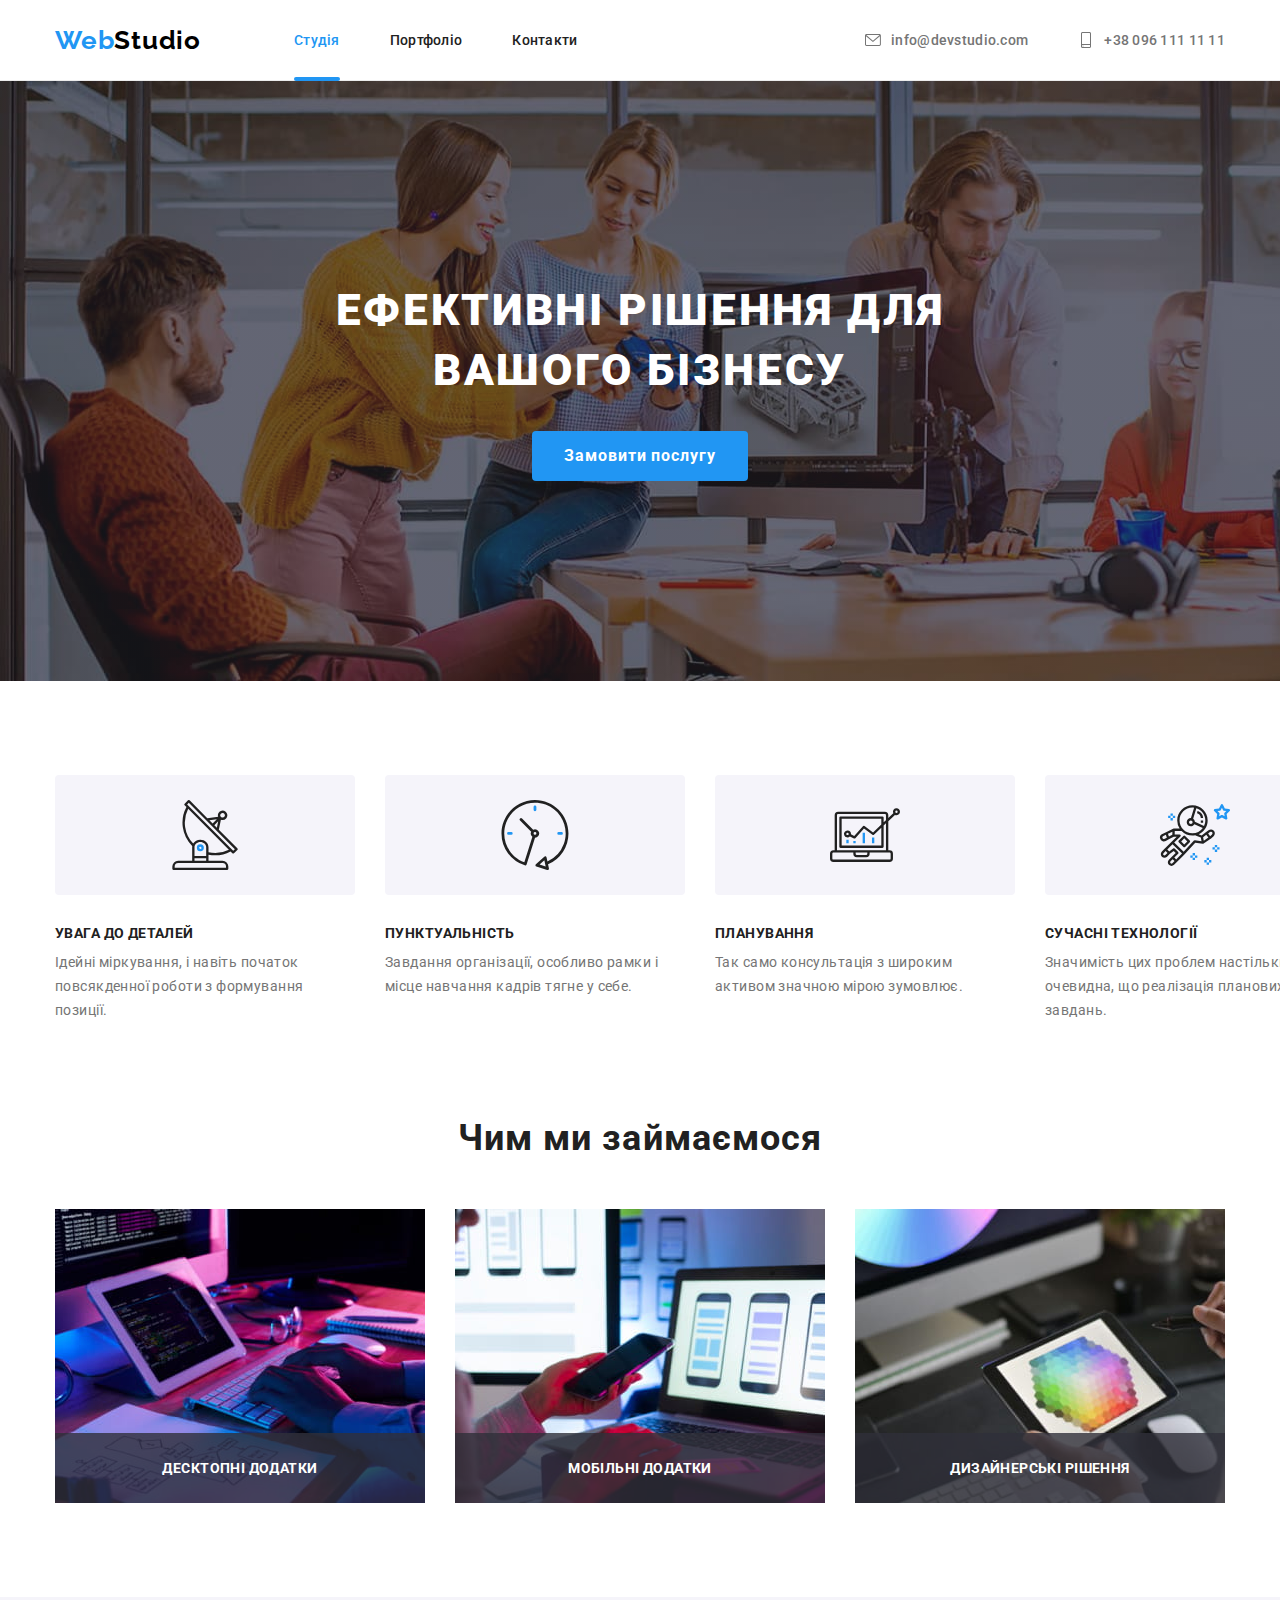
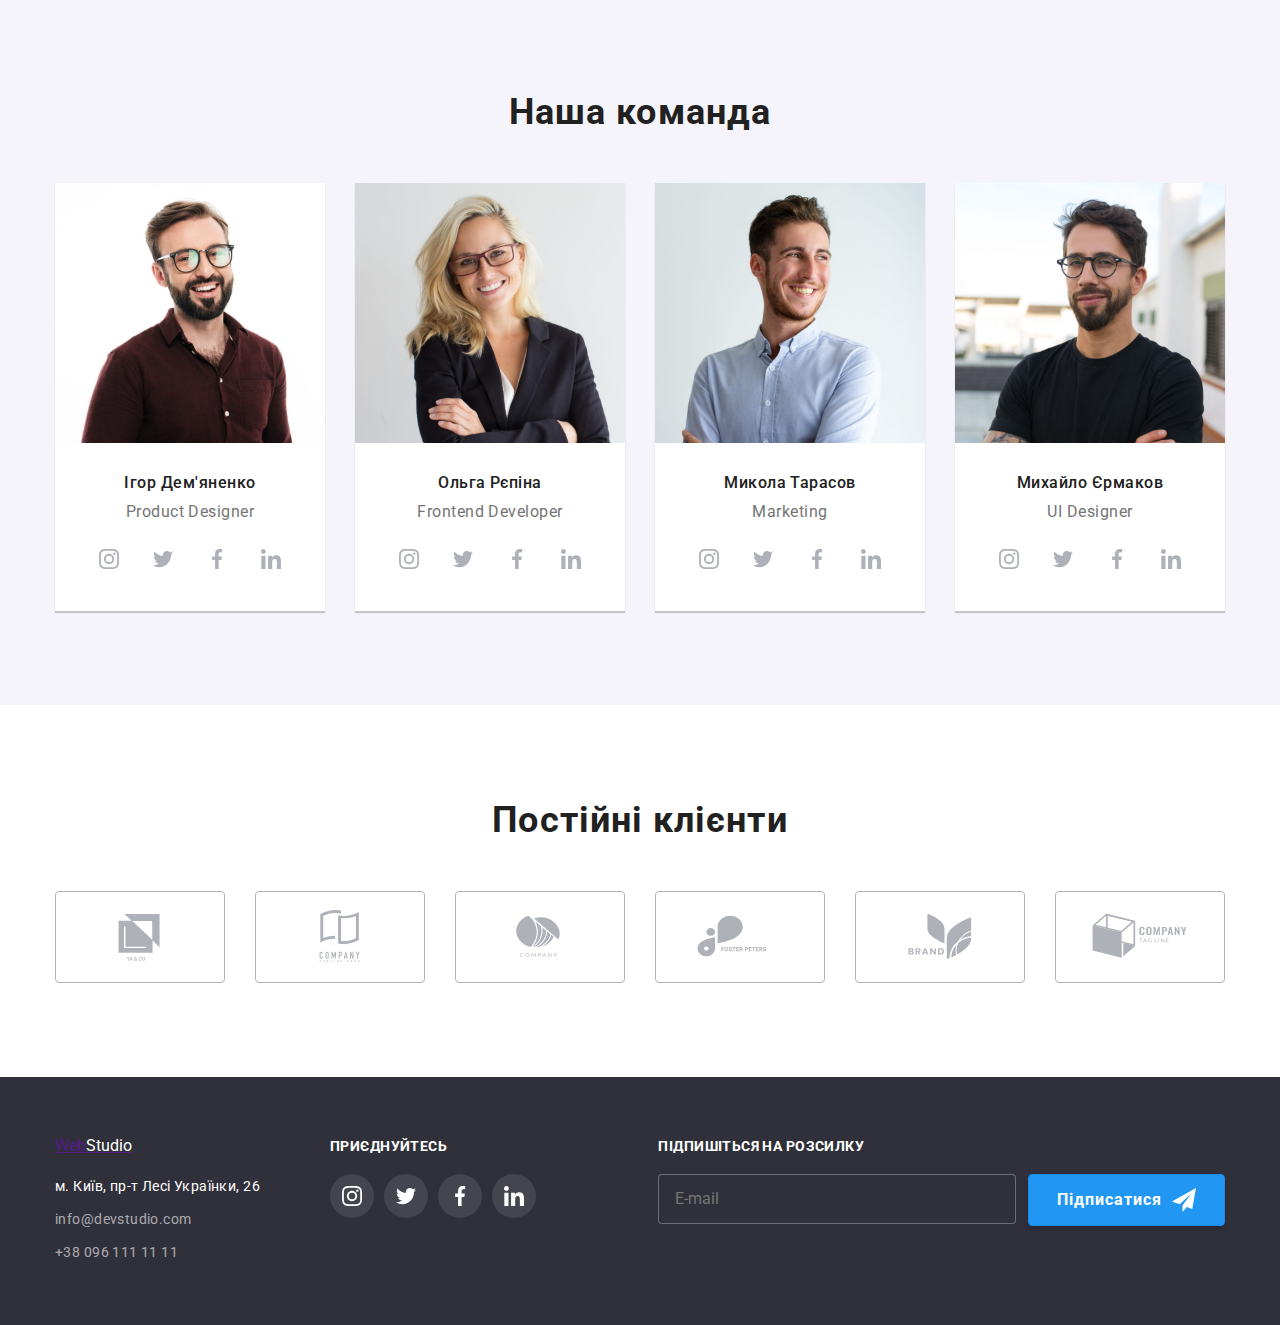
==== index.html @ d8ce59e4 "finish" ====
<!DOCTYPE html>
<html lang="uk">
  <head>
    <meta charset="UTF-8" />
    <meta http-equiv="X-UA-Compatible" content="IE=edge" />
    <meta name="viewport" content="width=device-width, initial-scale=1.0" />
    <link
      rel="stylesheet"
      href="https://cdnjs.cloudflare.com/ajax/libs/modern-normalize/1.1.0/modern-normalize.min.css    "
    />
    <link rel="stylesheet" href="./css/main.min.css" />

    <title>Document</title>
    <link rel="preconnect" href="https://fonts.googleapis.com" />
    <link rel="preconnect" href="https://fonts.gstatic.com" crossorigin />
    <link
      href="https://fonts.googleapis.com/css2?family=Raleway:wght@700&family=Roboto:wght@400;500;700;900&display=swap"
      rel="stylesheet"
    />
  </head>
  <body>
    
      <header class="header">
        <div class="header__container container">
          <nav class="nav">
            <a href="" class="nav__logo"
              >Web<span class="logo-style">Studio</span></a>
            <ul class="nav-menu">
              <li class="nav-menu__item item">
                <a class="nav-menu__link current" href="./index.html">Студія</a>
              </li>
              <li class="nav-menu__item item">
                <a class="nav-menu__link" href="./portfolio.html">Портфоліо</a>
              </li>
              <li class="nav-menu__item item"><a class="nav-menu__link" href="">Контакти</a></li>
            </ul>
          </nav>
          <ul class="contacts-list">
            <li class="contacts-list__item item">
      
              <a class="contacts-list__link" href="mailto:info@devstudio.com"
                >
                <svg class="contacts-list__icon " wigth="16" height="12">
                  <use href="./images/icons.svg#icon-mail"></use>
                </svg>
                info@devstudio.com
              </a>
            </li>
            <li class="contacts-list__item item">
            
              <a class="contacts-list__link" href="tel:+380961111111"
                >
                <svg class="contacts-list__icon" wigth="10" height="16">
                  <use href="./images/icons.svg#icon-tel"></use>
                </svg>
              +38 096 111 11 11</a
              >
            </li>
          </ul>
        </div>
      </header>
    <section class="section hero">
     <div class="container">
      <h1 class="hero__title">Ефективні рішення для </BR>вашого бізнесу</h1>
      <button class="hero__button" type="button" data-modal-open>Замовити послугу</button>
     </div>
    </section>
    <section class="section">
     <div class="container">
      <h2 class="visually-hidden">ПЕРЕВАГИ РОБОТИ КОМПАНІЇ</h2>
      <ul class="benefits">
        <li class="item benefits__item">
          <div class="benefits__icon">
            <svg widht="70" height="70">
            <use href="./images/icons.svg#icon-antenna--"></use>
            </svg>
          </div>  
          <h3 class="benefits__title">УВАГА ДО ДЕТАЛЕЙ</h3>
          <p class="benefits__text">
            Ідейні міркування, і навіть початок повсякденної роботи з формування
            позиції.
          </p>
        </li>
        <li class="item benefits__item">
          <div class="benefits__icon">
            <svg widht="70" height="70">
              <use href="./images/icons.svg#icon-clock"></use>
            </svg>
          </div>
          <h3 class="benefits__title">ПУНКТУАЛЬНІСТЬ</h3>
          <p class="benefits__text">
            Завдання організації, особливо рамки і місце навчання кадрів тягне у
            себе.
          </p>
        </li>
        <li class="item benefits__item">
          <div class="benefits__icon">
            <svg widht="70" height="70">
              <use href="./images/icons.svg#icon-diagram"></use>
            </svg>
          </div>
          <h3 class="benefits__title">ПЛАНУВАННЯ</h3>
          <p class="benefits__text">
            Так само консультація з широким активом значною мірою зумовлює.
          </p>
        </li>
        <li class="item benefits__item">
          
          <div class="benefits__icon">
            <svg  widht="70" height="70">
              <use href="./images/icons.svg#icon-astronaut"></use>
            </svg>
          </div>
          <h3 class="benefits__title">СУЧАСНІ ТЕХНОЛОГІЇ</h3>
          <p class="benefits__text">
            Значимість цих проблем настільки очевидна, що реалізація планових
            завдань.
          </p>
        </li>
      </ul>
     </div>
    </section>
    <section class="about section">
     <div class="container">
      <h2 class="title">Чим ми займаємося</h2>
      <ul class="section-work">
        <li class="item">
          <img src="./images/q.jpg" alt="Приклад робіт 1" width="370" />
          <div class="img-caption">Десктопні додатки</div>
        </li>
        <li class="item">
          <img src="./images/w.jpg" alt="Приклад робіт 2" width="370" />
          <div class="img-caption">Мобільні додатки</div>
        </li>
        <li class="item">
          <img src="./images/e.jpg" alt="Приклад робіт 3" width="370" />
          <div class="img-caption">Дизайнерські рішення</div>
        </li>
      </ul>
    </div>
    </section>
    <section class="section team">
     <div class="container">
      <h2 class="title">Наша команда</h2>
      <ul class="section-team">
        <li class="item section-team__item">
          <img class="photo-team"
            src="./images/r.jpg"
            alt="Фото члена команди Ігора Дем'яненко"
            width="270"
          />
          <div class="description"> 
          <h3 class="team-name">Ігор Дем'яненко</h3>
          <p class="team-post" lang="en">Product Designer</p>
          <ul class="team-group">
            <li class="team-link">
             <a class="link-networks" href="">
              <svg class="team-icon" width="20" height="20">
                <use href="./images/icons.svg#icon-instagram"></use>
              </svg>
            </a> 
            </li>
            <li class="team-link">
             <a class="link-networks" href="">
              <svg class="team-icon" width="20" height="20">
                <use href="./images/icons.svg#icon-twitter"></use>
              </svg>
             </a>
            </li>
            <li class="team-link">
             <a  class="link-networks" href="">
              <svg class="team-icon" width="20" height="20">
                <use href="./images/icons.svg#icon-facebook"></use>
              </svg>
             </a>
            </li>
            <li class="team-link">
             <a class="link-networks" href="">
              <svg class="team-icon" width="20" height="20">
                <use href="./images/icons.svg#icon-linkedin"></use>
              </svg>
             </a>
            </li>
          </ul>
          
        </div> 
        </li>
        <li class="item section-team__item"">
          <img class="photo-team"
            src="./images/t.jpg"
            alt="Фото члена команди Ольги Рєпіної"
            width="270"
          />
         <div class="description"> 
          <h3 class="team-name">Ольга Рєпіна</h3>
          <p class="team-post" lang="en">Frontend Developer</p>
          <ul class="team-group">
            <li class="team-link">
             <a class="link-networks" href="">
              <svg class="team-icon" width="20" height="20">
                <use href="./images/icons.svg#icon-instagram"></use>
              </svg>
             </a>
            </li>
            <li class="team-link">
             <a class="link-networks"href="">
              <svg class="team-icon" width="20" height="20">
                <use href="./images/icons.svg#icon-twitter"></use>
              </svg>
             </a>
            </li>
            <li class="team-link">
            <a class="link-networks"href="">
              <svg class="team-icon" width="20" height="20">
                <use href="./images/icons.svg#icon-facebook"></use>
              </svg>
            </a>
            </li>
            <li class="team-link">
              <a class="link-networks" href="">
              <svg class="team-icon" width="20" height="20">
                <use href="./images/icons.svg#icon-linkedin"></use>
              </svg>
            </a>
            </li>
          </ul>
         </div>  
        </li>

        <li class="item section-team__item"">
          <img class="photo-team"
            src="./images/y.jpg"
            alt="Фото члена команди Миколи Тарасова"
            width="270"
          />
          <div class="description"> 
          <h3 class="team-name">Микола Тарасов</h3>
          <p class="team-post" lang="en">Marketing</p>
          <ul class="team-group">
            <li class="team-link">
              <a class="link-networks" href="">
              <svg class="team-icon" width="20" height="20">
                <use href="./images/icons.svg#icon-instagram"></use>
              </svg>
            </a>
            </li>
            <li class="team-link">
              <a class="link-networks" href="">
              <svg class="team-icon" width="20" height="20">
                <use href="./images/icons.svg#icon-twitter"></use>
              </svg>
            </a>
            </li>
            <li class="team-link">
              <a class="link-networks" href="">
              <svg class="team-icon" width="20" height="20">
                <use href="./images/icons.svg#icon-facebook"></use>
              </svg>
            </a>
            </li>
            <li class="team-link">
              <a class="link-networks" href="">
              <svg class="team-icon" width="20" height="20">
                <use href="./images/icons.svg#icon-linkedin"></use>
              </svg>
            </a>
            </li>
          </ul>
        </div> 
        </li>

        <li class="item section-team-__item"">
          <img class="photo-team"
            src="./images/u.jpg"
            alt="Фото члена команди Михайла Єрмакова"
            width="270"
          />
          <div class="description"> 
          <h3 class="team-name">Михайло Єрмаков</h3>
          <p class="team-post" lang="en">UI Designer</p>
          <ul class="team-group">
            <li class="team-link">
              <a class="link-networks" href="">
              <svg class="team-icon" width="20" height="20">
                <use href="./images/icons.svg#icon-instagram"></use>
              </svg>
            </a>
            </li>
            <li class="team-link">
              <a class="link-networks" href="">
              <svg class="team-icon" width="20" height="20">
                <use href="./images/icons.svg#icon-twitter"></use>
              </svg>
            </a>
            </li>
            <li class="team-link">
              <a class="link-networks" href="">
              <svg class="team-icon" width="20" height="20">
                <use href="./images/icons.svg#icon-facebook"></use>
              </svg>
            </a>
            </li>
            <li class="team-link">
              <a class="link-networks" href="">
              <svg class="team-icon" width="20" height="20">
                <use href="./images/icons.svg#icon-linkedin"></use>
              </svg>
            </a>
            </li>
          </ul>
        </div> 
        </li>
      </ul>
    </div>
    </section>
    <section class="section">
      <div class="container">
        <h2 class="title">Постійні клієнти</h2>
        <ul class="clients-list">
          <li class="clients-item">
            <a class="clients-link" href="">
              <svg class="clients-icon" wigth="106" height="60">
                <use href="./images/icons.svg#icon-logoone"></use>
              </svg>
            </a>

          </li>
          <li class="clients-item">
            <a class="clients-link" href="">
              <svg class="clients-icon" wigth="106" height="60">
                <use href="./images/icons.svg#icon-logotwo" ></use>
              </svg>
            </a>

          </li>
          <li class="clients-item">
            <a class="clients-link" href="">
              <svg class="clients-icon" wigth="106" height="60">
                <use href="./images/icons.svg#icon-logothree"></use>
              </svg>
            </a>

          </li>
          <li class="clients-item">
            <a class="clients-link" href="">
              <svg class="clients-icon" wigth="106" height="60">
                <use href="./images/icons.svg#icon-logofour" ></use>
              </svg>
            </a>

          </li>
          <li class="clients-item">
            <a class="clients-link" href="">
              <svg class="clients-icon" wigth="106" height="60">
                <use href="./images/icons.svg#icon-logofive" ></use>
              </svg>
            </a>
          </li>
          <li class="clients-item">
            <a class="clients-link" href="">
              <svg class="clients-icon" wigth="106" height="60">
                <use href="./images/icons.svg#icon-logosix" ></use>
              </svg>
            </a>

          </li>
        </ul>

      </div>
      
    </section>
    <footer class="footer">
    <div class="container footer-content">
      <div>
        <a href="" class="logo logo-footer"
        >Web<span class="logo-style-footer">Studio</span></a
      >
      <address class="address">
        <ul class="address-list">
          <li class="item">
            <span class="address-text">м. Київ, пр-т Лесі Українки, 26</span>
          </li>
          <li class="item">
            <a class="footer-contacts" href="mailto:info@devstudio.com"
              >info@devstudio.com
            </a>
          </li>
          <li class="item">
            <a class="footer-contacts" href="tel:+380961111111"
              >+38 096 111 11 11</a
            >
          </li>
        </ul>
      </address>
    </div>
    <div class="footer-list"> <h3 class="footer-list-name">ПРИЄДНУЙТЕСЬ</h3>
       <ul class="team-group">
        <li >
          <a class="footer-link" href="">
          <svg class="footer-icon" width="20" height="20">
            <use href="./images/icons.svg#icon-instagram"></use>
          </svg>
        </a>
        </li>
        <li>
          <a class="footer-link" href="">
          <svg class="footer-icon" width="20" height="20">
            <use href="./images/icons.svg#icon-twitter"></use>
          </svg>
        </a>
        </li>
        <li >
          <a class="footer-link" href="">
          <svg class="footer-icon" width="20" height="20">
            <use href="./images/icons.svg#icon-facebook"></use>
          </svg>
        </a>
        </li>
        <li >
        <a class="footer-link" href="">
          <svg class="footer-icon" width="20" height="20">
            <use href="./images/icons.svg#icon-linkedin"></use>
          </svg>
        </a>
         </li>
         </ul>
    </div>
    <div class="subscription">
      <h3 class="footer-list-name">ПІДПИШІТЬСЯ НА РОЗСИЛКУ</h3>
       <form class="footer-form">
        <input type="email" name="footer-mail" class="footer-input" id="footer-mail" placeholder="E-mail">
        <button type="submit" class="footer-button">
          Підписатися
        <svg width="24" height="24">
          <use href="./images/icons.svg#icon-icon-send"></use>
        </svg></button>
      </form>
    </div>
      
    </div>
    </footer>
    <div class="backdrop is-hidden" data-modal>
    <div class="modal">
      <button type="button" class="modal-close" data-modal-close>
        <svg width="18" height="18">
          <use href="./images/icons.svg#icon-close"></use>
        </svg>
      </button>
      <p class="modal-title">Залиште свої дані, ми вам передзвонимо</p>
      <form class="modal-form">
        <label class="input-label" for="user-name">Ім'я</label>
        <div class="input-wrapper">
          <input type="text" name="user-name" class="modal-input" id="user-name">
          <svg class="modal-icon" width="18" height="18">
            <use href="./images/icons.svg#icon-person-black"></use>
          </svg>
        </div>
        <label class="input-label" for="user-tel">Телефон</label>
        <div class="input-wrapper">
          <input type="tel" name="user-tel" class="modal-input" id="user-tel">
        <svg class="modal-icon" width="18" height="18">
          <use href="./images/icons.svg#icon-phone-black"></use>
        </svg>
        </div>
        <label class="input-label" for="user-mail">Пошта</label>
        <div class="input-wrapper">
          <input type="email" name="user-mail" class="modal-input" id="user-mail">
        <svg class="modal-icon" width="18" height="18">
          <use href="./images/icons.svg#icon-email-black"></use>
        </svg>
        </div>
        <div>
        <label class="input-label" for="user-comment">Коментар
          
        </label>
        <textarea class="modal-comment" name="user-comment" id="user-comment" placeholder="Введіть текст"></textarea>
      </div>
      <div class="modal-checkbox">
        <input class="modal-check visually-hidden" type="checkbox" name="deal" id="deal">
        <label class="label-checkbox" for="deal">
          <span><svg class="check-icon" width="16" height="15">
          <use href="./images/icons.svg#icon-Vector"></use>
          </svg> </span>
          Погоджуюся з розсилкою та приймаю &nbsp
          <a class="contract" href="">  Умови договору</a></label>
        
      </div>
          <button type="submit" class="modal-button">Відправити</button>
      </form>
    </div>
  </div>
    <script src="./JS/modal.js"></script>
  </body>
</html>
---- css/main.min.css ----
ul,p{padding:0;margin:0}img{display:block;max-width:100%}li{list-style:none}.item{list-style:none}.works-button{margin-bottom:50px;display:flex;justify-content:center;gap:8px}.hero__button{border:0;display:inline-block;margin:auto;padding:10px 32px;font-family:"Roboto",sans-serif;background-color:var(--accent-text-color);font-weight:700;font-size:16px;line-height:1.875;display:flex;text-align:center;letter-spacing:.06em;color:var(--light-color);cursor:pointer;border-radius:4px;transition-property:background-color;transition-duration:250ms;transition-timing-function:cubic-bezier(0.4, 0, 0.2, 1)}.hero__button:hover,.hero__button:focus{background-color:var(--bcg-focus-button)}.portfolio-button{padding:6px 22px;font-family:"Roboto",sans-serif;font-weight:500;font-size:16px;line-height:1.625;text-align:center;letter-spacing:.03em;color:var(--basic-text-color);background-color:var(--bcg-button-color);cursor:pointer;border:0px;border-radius:4px;transition-property:background-color,color,box-shadow;transition-duration:250ms;transition-timing-function:cubic-bezier(0.4, 0, 0.2, 1)}.portfolio-button:hover,.portfolio-button:focus{color:var(--light-color);background-color:var(--accent-text-color);box-shadow:0px 1px 1px rgba(0,0,0,.12),0px 4px 4px rgba(0,0,0,.06),1px 4px 6px rgba(0,0,0,.16)}.footer-button{display:flex;gap:10px;align-items:center;text-align:center;padding:10px 28px;cursor:pointer;background-color:var(--accent-text-color);border:1px solid var(--bcg-focus-button);border-radius:4px;box-shadow:0px 4px 4px rgba(0,0,0,.15);font-weight:700;font-size:16px;line-height:1.875;letter-spacing:.06em;color:var(--light-color)}.footer-button:hover,.footer-button:focus{background-color:var(--bcg-focus-button)}.modal-button{display:flex;margin:auto;padding:10px 52px;cursor:pointer;background-color:var(--accent-text-color);border:1px solid var(--bcg-focus-button);border-radius:4px;box-shadow:0px 4px 4px rgba(0,0,0,.15);font-weight:700;font-size:16px;line-height:1.875;letter-spacing:.06em;color:var(--light-color)}.modal-button:hover,.modal-button:focus{background-color:var(--bcg-focus-button)}.container{width:1200px;margin:0 auto;padding:0px 15px}.nav__logo{font-family:"Raleway",sans-serif;font-weight:700;font-size:26px;line-height:1.1923;letter-spacing:.03em;color:var(--accent-text-color);text-decoration:none}.logo-style{color:var(--logo-color)}.logo-style-footer{color:var(--light-color)}.backdrop{position:fixed;width:100%;height:100%;top:0;background-color:rgba(0,0,0,.1);transition:opacity 250ms linear,visibility 250ms linear}.backdrop.is-hidden .modal{transform:scale(0)}.modal{position:absolute;width:528px;min-height:581px;background-color:var(--light-color);border-radius:4px;top:50%;left:50%;transform:translate(-50%, -50%);transition:transform 250ms linear;padding:40px}.modal-close{position:absolute;right:8px;top:8px;display:flex;align-items:center;justify-content:center;width:30px;height:30px;border:1px solid rgba(0,0,0,.1);border-radius:50%;background-color:rgba(0,0,0,0);cursor:pointer}.modal-close:focus,.modal-close:hover{fill:var(--accent-text-color)}.is-hidden{opacity:0;visibility:hidden;pointer-events:none}.modal-title{margin-bottom:12px;font-weight:700;font-size:20px;line-height:1.15;text-align:center;letter-spacing:.03em;color:var(--basic-text-color)}.modal-input{width:100%;max-width:448px;height:40px;font-size:12px;border-radius:4px;border:1px solid rgba(33,33,33,.2);padding-left:42px;outline:rgba(0,0,0,0);transition-property:border;transition-duration:250ms;transition-timing-function:cubic-bezier(0.4, 0, 0.2, 1)}.modal-input:focus{border:1px solid var(--accent-text-color)}.modal-icon{position:absolute;left:12px;top:50%;transform:translateY(-50%)}.modal-input:focus+.modal-icon{fill:var(--accent-text-color)}.input-wrapper{position:relative;margin-bottom:10px}.input-label{display:block;margin-bottom:4px;font-weight:400;font-size:12px;line-height:14px;letter-spacing:.01em;color:var(--secondary-text-color)}.subscription{margin-left:auto}.modal-comment{width:100%;max-width:448px;height:120px;font-size:12px;border:1px solid rgba(33,33,33,.2);border-radius:4px;padding:12px 16px;resize:none;outline:rgba(0,0,0,0);transition-property:border;transition-duration:250ms;transition-timing-function:cubic-bezier(0.4, 0, 0.2, 1)}.modal-comment::-moz-placeholder{font-weight:400;font-size:12px;line-height:1.1666;letter-spacing:.01em;color:rgba(117,117,117,.5)}.modal-comment:-ms-input-placeholder{font-weight:400;font-size:12px;line-height:1.1666;letter-spacing:.01em;color:rgba(117,117,117,.5)}.modal-comment::placeholder{font-weight:400;font-size:12px;line-height:1.1666;letter-spacing:.01em;color:rgba(117,117,117,.5)}.modal-comment:focus{border:1px solid var(--accent-text-color)}.label-checkbox{display:flex;align-items:center;justify-content:center;font-size:14px;line-height:1.7142;letter-spacing:.03em;color:var(--secondary-text-color)}.contract{position:relative;text-decoration:none;color:var(--accent-text-color)}.contract::before{content:"";position:absolute;bottom:-1px;left:0;width:100%;height:1px;background-color:var(--accent-text-color)}.modal-checkbox{margin-top:20px;margin-bottom:30px}.label-checkbox span{width:16px;height:15px;border:2px solid var(--basic-text-color);border-radius:2px;margin-right:7px;display:flex;align-items:center;justify-content:center}.label-checkbox span:hover{border:2px solid var(--accent-text-color)}.modal-check:focus+.label-checkbox span{border-color:var(--accent-text-color)}.modal-check:checked+.label-checkbox span{background-color:var(--accent-text-color);border:none}.section{padding-top:94px;padding-bottom:94px}.section-benefits,.section-work,.section-team{display:flex;gap:30px}.title{margin-top:0;margin-bottom:50px;font-weight:700;font-size:36px;line-height:1.1666;text-align:center;letter-spacing:.03em;color:var(--basic-text-color)}.visually-hidden{position:absolute;width:1px;height:1px;margin:-1px;border:0;padding:0;white-space:nowrap;-webkit-clip-path:inset(100%);clip-path:inset(100%);clip:rect(0 0 0 0);overflow:hidden}.benefits__title{margin-top:0;margin-bottom:10px;font-weight:700;font-size:14px;line-height:1.1428;letter-spacing:.03em;text-transform:uppercase;color:var(--basic-text-color)}.benefits__item,.section-team .item{flex-basis:calc((100% - 90px)/4)}.benefits__icon{display:flex;border-radius:4px;background-color:var(--bcg-button-color);height:120px;align-items:center;justify-content:center;margin-bottom:30px}.benefits{display:flex;gap:30px}.benefits__text{font-size:14px;line-height:1.7142;letter-spacing:.03em;color:var(--secondary-text-color)}.clients-list{display:flex;flex-basis:calc((100% - 150px)/6);justify-content:center;align-items:center;gap:30px}.clients-link{display:flex;align-items:center;justify-content:center;height:92px;width:170px;border:1px solid var(--icon-color);border-radius:4px;color:#afb1b8;transition-property:color,border;transition-duration:250ms;transition-timing-function:cubic-bezier(0.4, 0, 0.2, 1)}.clients-link:hover,.clients-link:focus{color:var(--accent-text-color);border:1px solid var(--accent-text-color)}.clients-icon{fill:currentColor}.footer{padding-top:60px;padding-bottom:60px}.logo-footer{display:inline-block;margin-bottom:20px}.address-list{display:flex;flex-direction:column;gap:9px}.address{font-style:normal}.address-text{font-weight:400;font-size:14px;line-height:1.7142;letter-spacing:.03em;color:var(--light-color)}.footer-contacts{font-weight:400;font-size:14px;line-height:1.7142;letter-spacing:.03em;color:var(--contacts-text-color);text-decoration:none;transition-property:color;transition-duration:250ms;transition-timing-function:cubic-bezier(0.4, 0, 0.2, 1)}.footer{background-color:var(--bcg-color)}.footer-contacts:hover,.footer-contacts:focus{color:var(--accent-text-color)}.footer-list-name{color:var(--light-color);font-weight:700;font-size:14px;line-height:1.1428;letter-spacing:.03em;margin-bottom:20px;margin-top:0}.footer-content{display:flex;align-items:baseline;transition-property:color;transition-duration:250ms;transition-timing-function:cubic-bezier(0.4, 0, 0.2, 1)}.footer-list{margin-left:70px}.footer-link{display:flex;align-items:center;justify-content:center;border:1px;border-radius:50%;width:44px;height:44px;color:var(--light-color);background-color:rgba(255,255,255,.1);transition-property:background-color;transition-duration:250ms;transition-timing-function:cubic-bezier(0.4, 0, 0.2, 1)}.footer-link:hover,.footer-link:focus{background-color:var(--accent-text-color)}.footer-icon{fill:currentColor}.footer-input{width:358px;height:50px;border:1px solid rgba(255,255,255,.3);border-radius:4px;background-color:var(--bcg-color);padding:15px 16px;color:var(--light-color)}.footer-form{display:flex;gap:12px}.nav-menu{margin-left:93px}.header__container,.nav,.nav-menu{display:flex;align-items:center}.header{border-bottom:1px solid var(--header-border)}.nav-menu__item{margin-right:50px}.nav-menu__item:last-child{margin-right:0}.contacts-list{margin-left:auto}.contacts-item{display:flex;align-items:center;justify-content:center;width:16px;height:12px}.contacts-list__icon{width:16px;margin-right:10px;fill:currentColor}.contacts-list__icon:hover,.contacts-list__icon:focus{fill:var(--accent-text-color)}.nav-menu__link{display:block;font-weight:500;font-size:14px;line-height:1.1428;letter-spacing:.02em;color:var(--basic-text-color);text-decoration:none;padding-top:32px;padding-bottom:32px;transition-property:color;transition-duration:250ms;transition-timing-function:cubic-bezier(0.4, 0, 0.2, 1)}.nav-menu__link:hover,.nav-menu__link:focus{color:var(--accent-text-color)}.current{position:relative}.current::before{content:"";position:absolute;bottom:-1px;left:0;width:100%;height:4px;border-radius:2px;background-color:var(--accent-text-color)}.nav-menu__link .current{color:var(--accent-text-color)}.nav-menu__link.current{color:var(--accent-text-color)}.contacts-list{display:flex}.contacts-list__item{margin-right:50px}.contacts-list__item:last-child{margin-right:0}.contacts-list__link{display:flex;font-weight:500;font-size:14px;line-height:1.1428;letter-spacing:.02em;color:var(--secondary-text-color);text-decoration:none;align-items:center;transition-property:color;transition-duration:250ms;transition-timing-function:cubic-bezier(0.4, 0, 0.2, 1)}.contacts-list__link:hover,.contacts-list__link:focus{color:var(--accent-text-color)}.hero{max-width:1600px;background-image:linear-gradient(rgba(47, 48, 58, 0.4), rgba(47, 48, 58, 0.4)),url(../images/bkd.jpg);background-color:var(--bcg-color);padding-top:200px;padding-bottom:200px;align-items:center;justify-content:center;margin:auto}.hero__title{margin-top:0;margin-bottom:30px;font-weight:900;font-size:44px;line-height:1.3636;text-align:center;letter-spacing:.06em;text-transform:uppercase;color:var(--light-color)}.works{display:flex;flex-wrap:wrap;gap:30px}.work-name{font-weight:700;font-size:18px;line-height:2;letter-spacing:.06em;color:var(--basic-text-color);margin-top:0;margin-bottom:4px}.work-form{font-weight:400;font-size:16px;line-height:1.875;letter-spacing:.03em;color:var(--secondary-text-color)}.work-link{display:block;text-decoration:none;transition-property:box-shadow;transition-duration:250ms;transition-timing-function:cubic-bezier(0.4, 0, 0.2, 1)}.work-link:hover,.work-link:focus{box-shadow:0px 1px 1px rgba(0,0,0,.12),0px 4px 4px rgba(0,0,0,.06),1px 4px 6px rgba(0,0,0,.16)}.work-img{position:relative;overflow:hidden}.works-caption{opacity:0;position:absolute;display:flex;align-items:center;justify-content:center;padding:0 24px;width:100%;height:100%;bottom:0;font-size:18px;line-height:28px;letter-spacing:.03em;color:var(--light-color);background-color:rgba(33,150,243,.9);transform:translateY(100%);transition-duration:250ms;transition-timing-function:cubic-bezier(0.4, 0, 0.2, 1)}.work-link:focus .works-caption,.work-link:hover .works-caption{transform:translateY(0);opacity:1}.team-name{margin-top:0;margin-bottom:10px}.description{padding:30px 0px}.work-description{padding:24px 20px;border-left:1px solid var(--card-border);border-right:1px solid var(--card-border);border-bottom:1px solid var(--card-border)}.team.section{background-color:var(--bcg-button-color)}.section-team .item{background-color:var(--light-color);box-shadow:0px 2px 1px 0px rgba(0,0,0,.2)}.team-group{display:flex;align-items:center;justify-content:center;gap:10px}.team-link{display:flex;align-items:center;justify-content:center;list-style:none}.link-networks{display:flex;color:#afb1b8;border:1px;border-radius:50%;width:44px;height:44px;justify-content:center;align-items:center;transition-property:background-color,color;transition-duration:250ms;transition-timing-function:cubic-bezier(0.4, 0, 0.2, 1)}.link-networks:hover,.link-networks:focus{color:#fff;background-color:var(--accent-text-color)}.team-icon{fill:currentColor}.team-icon:hover,.team-icon:focus{fill:currentColor}.team-name{font-weight:500;font-size:16px;line-height:1.1875;text-align:center;letter-spacing:.03em;color:var(--basic-text-color)}.team-post{font-weight:400;font-size:16px;line-height:1.1875;text-align:center;letter-spacing:.03em;color:var(--secondary-text-color);margin-bottom:16px}.works .item{flex-basis:calc((100% - 60px)/3)}.section-work .item{position:relative}.img-caption{position:absolute;padding:27px 0px;bottom:0;width:100%;font-weight:700;font-size:14px;line-height:1.1428;text-align:center;letter-spacing:.03em;text-transform:uppercase;color:var(--light-color);background-color:rgba(47,48,58,.8)}.about.section{padding-top:0}body{font-family:"Roboto",sans-serif}:root{--basic-text-color: #212121;--accent-text-color: #2196f3;--light-color: #ffffff;--secondary-text-color: #757575;--contacts-text-color: rgba(255, 255, 255, 0.6);--logo-color: #000000;--bcg-color: #2f303a;--bcg-button-color: #f5f4fa;--bcg-focus-button: #188ce8;--card-border: #eeee;--header-border: #ececec;--icon-color: #afb1b8}/*# sourceMappingURL=main.min.css.map */
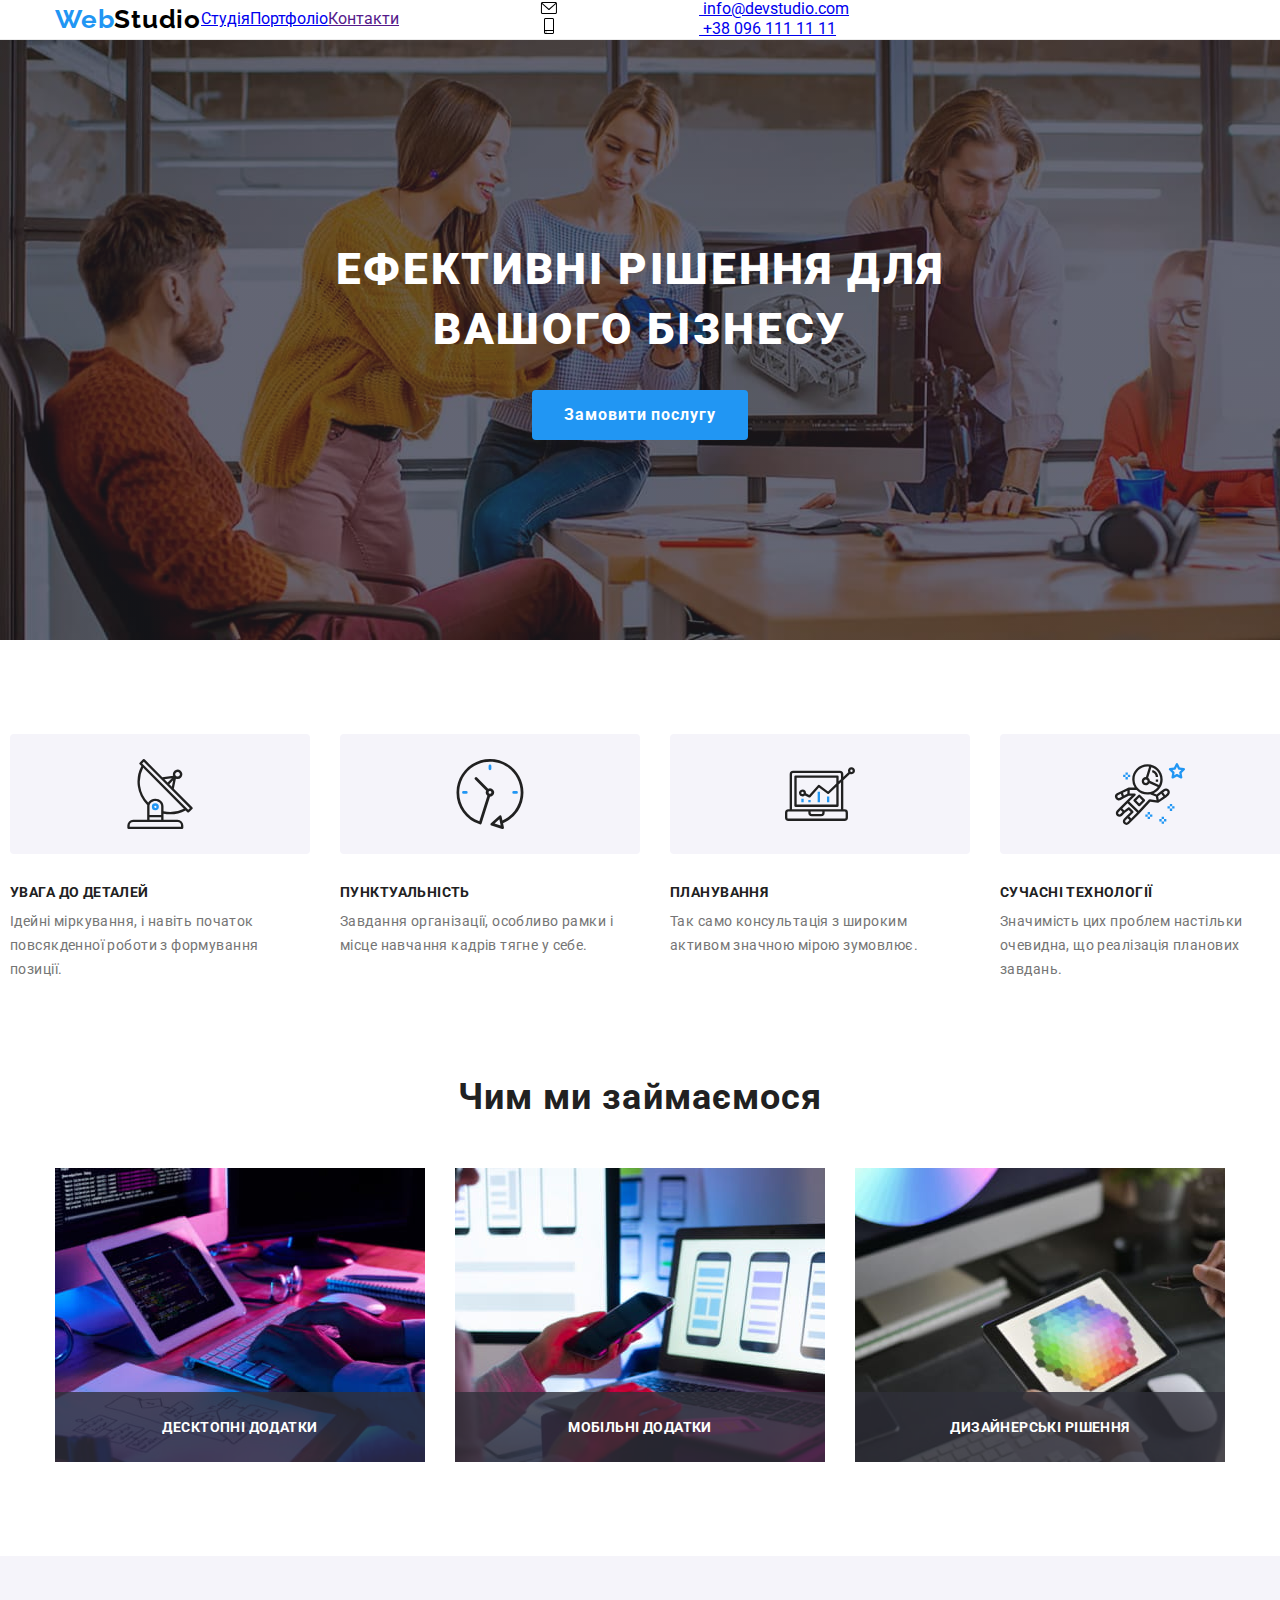
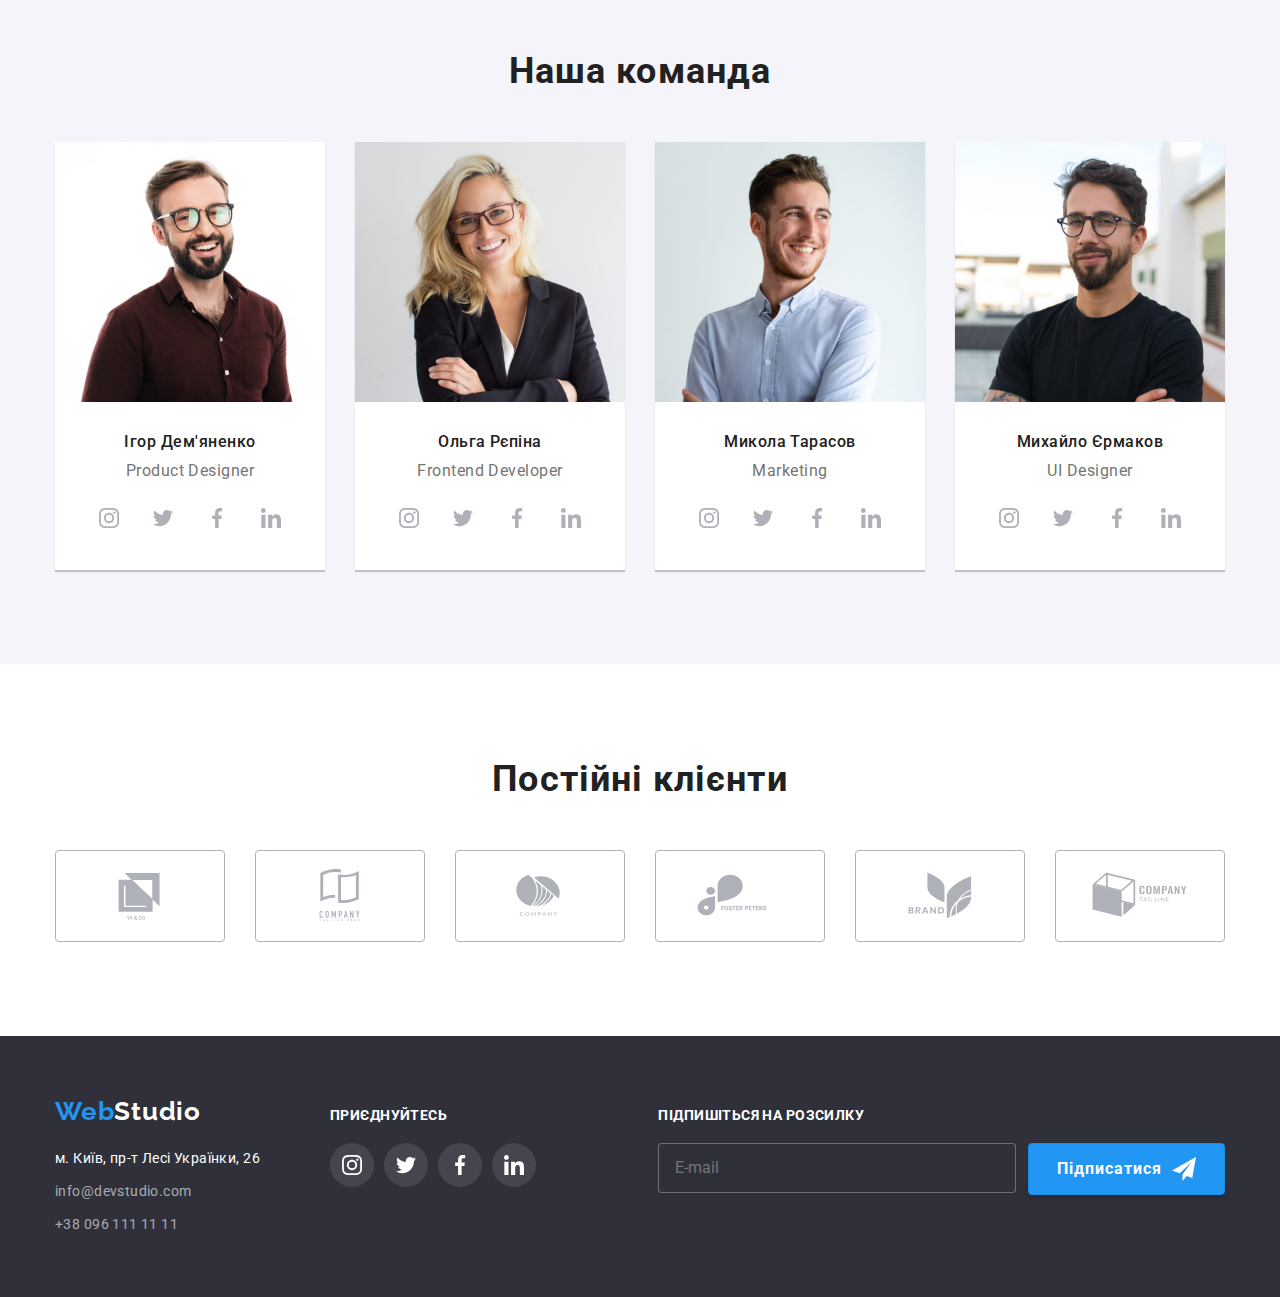
==== commit e58c5ce7: "rework" ====
--- a/index.html
+++ b/index.html
@@ -27,7 +27,7 @@
               >Web<span class="logo-style">Studio</span></a>
             <ul class="nav-menu">
               <li class="nav-menu__item item">
-                <a class="nav-menu__link current" href="./index.html">Студія</a>
+                <a class="nav-menu__link nav-menu__link--current" href="./index.html">Студія</a>
               </li>
               <li class="nav-menu__item item">
                 <a class="nav-menu__link" href="./portfolio.html">Портфоліо</a>
@@ -372,7 +372,7 @@
     <footer class="footer">
     <div class="container footer-content">
       <div>
-        <a href="" class="logo logo-footer"
+        <a href="" class="nav__logo logo-footer"
         >Web<span class="logo-style-footer">Studio</span></a
       >
       <address class="address">
--- a/css/main.min.css
+++ b/css/main.min.css
@@ -1 +1 @@
-ul,p{padding:0;margin:0}img{display:block;max-width:100%}li{list-style:none}.item{list-style:none}.works-button{margin-bottom:50px;display:flex;justify-content:center;gap:8px}.hero__button{border:0;display:inline-block;margin:auto;padding:10px 32px;font-family:"Roboto",sans-serif;background-color:var(--accent-text-color);font-weight:700;font-size:16px;line-height:1.875;display:flex;text-align:center;letter-spacing:.06em;color:var(--light-color);cursor:pointer;border-radius:4px;transition-property:background-color;transition-duration:250ms;transition-timing-function:cubic-bezier(0.4, 0, 0.2, 1)}.hero__button:hover,.hero__button:focus{background-color:var(--bcg-focus-button)}.portfolio-button{padding:6px 22px;font-family:"Roboto",sans-serif;font-weight:500;font-size:16px;line-height:1.625;text-align:center;letter-spacing:.03em;color:var(--basic-text-color);background-color:var(--bcg-button-color);cursor:pointer;border:0px;border-radius:4px;transition-property:background-color,color,box-shadow;transition-duration:250ms;transition-timing-function:cubic-bezier(0.4, 0, 0.2, 1)}.portfolio-button:hover,.portfolio-button:focus{color:var(--light-color);background-color:var(--accent-text-color);box-shadow:0px 1px 1px rgba(0,0,0,.12),0px 4px 4px rgba(0,0,0,.06),1px 4px 6px rgba(0,0,0,.16)}.footer-button{display:flex;gap:10px;align-items:center;text-align:center;padding:10px 28px;cursor:pointer;background-color:var(--accent-text-color);border:1px solid var(--bcg-focus-button);border-radius:4px;box-shadow:0px 4px 4px rgba(0,0,0,.15);font-weight:700;font-size:16px;line-height:1.875;letter-spacing:.06em;color:var(--light-color)}.footer-button:hover,.footer-button:focus{background-color:var(--bcg-focus-button)}.modal-button{display:flex;margin:auto;padding:10px 52px;cursor:pointer;background-color:var(--accent-text-color);border:1px solid var(--bcg-focus-button);border-radius:4px;box-shadow:0px 4px 4px rgba(0,0,0,.15);font-weight:700;font-size:16px;line-height:1.875;letter-spacing:.06em;color:var(--light-color)}.modal-button:hover,.modal-button:focus{background-color:var(--bcg-focus-button)}.container{width:1200px;margin:0 auto;padding:0px 15px}.nav__logo{font-family:"Raleway",sans-serif;font-weight:700;font-size:26px;line-height:1.1923;letter-spacing:.03em;color:var(--accent-text-color);text-decoration:none}.logo-style{color:var(--logo-color)}.logo-style-footer{color:var(--light-color)}.backdrop{position:fixed;width:100%;height:100%;top:0;background-color:rgba(0,0,0,.1);transition:opacity 250ms linear,visibility 250ms linear}.backdrop.is-hidden .modal{transform:scale(0)}.modal{position:absolute;width:528px;min-height:581px;background-color:var(--light-color);border-radius:4px;top:50%;left:50%;transform:translate(-50%, -50%);transition:transform 250ms linear;padding:40px}.modal-close{position:absolute;right:8px;top:8px;display:flex;align-items:center;justify-content:center;width:30px;height:30px;border:1px solid rgba(0,0,0,.1);border-radius:50%;background-color:rgba(0,0,0,0);cursor:pointer}.modal-close:focus,.modal-close:hover{fill:var(--accent-text-color)}.is-hidden{opacity:0;visibility:hidden;pointer-events:none}.modal-title{margin-bottom:12px;font-weight:700;font-size:20px;line-height:1.15;text-align:center;letter-spacing:.03em;color:var(--basic-text-color)}.modal-input{width:100%;max-width:448px;height:40px;font-size:12px;border-radius:4px;border:1px solid rgba(33,33,33,.2);padding-left:42px;outline:rgba(0,0,0,0);transition-property:border;transition-duration:250ms;transition-timing-function:cubic-bezier(0.4, 0, 0.2, 1)}.modal-input:focus{border:1px solid var(--accent-text-color)}.modal-icon{position:absolute;left:12px;top:50%;transform:translateY(-50%)}.modal-input:focus+.modal-icon{fill:var(--accent-text-color)}.input-wrapper{position:relative;margin-bottom:10px}.input-label{display:block;margin-bottom:4px;font-weight:400;font-size:12px;line-height:14px;letter-spacing:.01em;color:var(--secondary-text-color)}.subscription{margin-left:auto}.modal-comment{width:100%;max-width:448px;height:120px;font-size:12px;border:1px solid rgba(33,33,33,.2);border-radius:4px;padding:12px 16px;resize:none;outline:rgba(0,0,0,0);transition-property:border;transition-duration:250ms;transition-timing-function:cubic-bezier(0.4, 0, 0.2, 1)}.modal-comment::-moz-placeholder{font-weight:400;font-size:12px;line-height:1.1666;letter-spacing:.01em;color:rgba(117,117,117,.5)}.modal-comment:-ms-input-placeholder{font-weight:400;font-size:12px;line-height:1.1666;letter-spacing:.01em;color:rgba(117,117,117,.5)}.modal-comment::placeholder{font-weight:400;font-size:12px;line-height:1.1666;letter-spacing:.01em;color:rgba(117,117,117,.5)}.modal-comment:focus{border:1px solid var(--accent-text-color)}.label-checkbox{display:flex;align-items:center;justify-content:center;font-size:14px;line-height:1.7142;letter-spacing:.03em;color:var(--secondary-text-color)}.contract{position:relative;text-decoration:none;color:var(--accent-text-color)}.contract::before{content:"";position:absolute;bottom:-1px;left:0;width:100%;height:1px;background-color:var(--accent-text-color)}.modal-checkbox{margin-top:20px;margin-bottom:30px}.label-checkbox span{width:16px;height:15px;border:2px solid var(--basic-text-color);border-radius:2px;margin-right:7px;display:flex;align-items:center;justify-content:center}.label-checkbox span:hover{border:2px solid var(--accent-text-color)}.modal-check:focus+.label-checkbox span{border-color:var(--accent-text-color)}.modal-check:checked+.label-checkbox span{background-color:var(--accent-text-color);border:none}.section{padding-top:94px;padding-bottom:94px}.section-benefits,.section-work,.section-team{display:flex;gap:30px}.title{margin-top:0;margin-bottom:50px;font-weight:700;font-size:36px;line-height:1.1666;text-align:center;letter-spacing:.03em;color:var(--basic-text-color)}.visually-hidden{position:absolute;width:1px;height:1px;margin:-1px;border:0;padding:0;white-space:nowrap;-webkit-clip-path:inset(100%);clip-path:inset(100%);clip:rect(0 0 0 0);overflow:hidden}.benefits__title{margin-top:0;margin-bottom:10px;font-weight:700;font-size:14px;line-height:1.1428;letter-spacing:.03em;text-transform:uppercase;color:var(--basic-text-color)}.benefits__item,.section-team .item{flex-basis:calc((100% - 90px)/4)}.benefits__icon{display:flex;border-radius:4px;background-color:var(--bcg-button-color);height:120px;align-items:center;justify-content:center;margin-bottom:30px}.benefits{display:flex;gap:30px}.benefits__text{font-size:14px;line-height:1.7142;letter-spacing:.03em;color:var(--secondary-text-color)}.clients-list{display:flex;flex-basis:calc((100% - 150px)/6);justify-content:center;align-items:center;gap:30px}.clients-link{display:flex;align-items:center;justify-content:center;height:92px;width:170px;border:1px solid var(--icon-color);border-radius:4px;color:#afb1b8;transition-property:color,border;transition-duration:250ms;transition-timing-function:cubic-bezier(0.4, 0, 0.2, 1)}.clients-link:hover,.clients-link:focus{color:var(--accent-text-color);border:1px solid var(--accent-text-color)}.clients-icon{fill:currentColor}.footer{padding-top:60px;padding-bottom:60px}.logo-footer{display:inline-block;margin-bottom:20px}.address-list{display:flex;flex-direction:column;gap:9px}.address{font-style:normal}.address-text{font-weight:400;font-size:14px;line-height:1.7142;letter-spacing:.03em;color:var(--light-color)}.footer-contacts{font-weight:400;font-size:14px;line-height:1.7142;letter-spacing:.03em;color:var(--contacts-text-color);text-decoration:none;transition-property:color;transition-duration:250ms;transition-timing-function:cubic-bezier(0.4, 0, 0.2, 1)}.footer{background-color:var(--bcg-color)}.footer-contacts:hover,.footer-contacts:focus{color:var(--accent-text-color)}.footer-list-name{color:var(--light-color);font-weight:700;font-size:14px;line-height:1.1428;letter-spacing:.03em;margin-bottom:20px;margin-top:0}.footer-content{display:flex;align-items:baseline;transition-property:color;transition-duration:250ms;transition-timing-function:cubic-bezier(0.4, 0, 0.2, 1)}.footer-list{margin-left:70px}.footer-link{display:flex;align-items:center;justify-content:center;border:1px;border-radius:50%;width:44px;height:44px;color:var(--light-color);background-color:rgba(255,255,255,.1);transition-property:background-color;transition-duration:250ms;transition-timing-function:cubic-bezier(0.4, 0, 0.2, 1)}.footer-link:hover,.footer-link:focus{background-color:var(--accent-text-color)}.footer-icon{fill:currentColor}.footer-input{width:358px;height:50px;border:1px solid rgba(255,255,255,.3);border-radius:4px;background-color:var(--bcg-color);padding:15px 16px;color:var(--light-color)}.footer-form{display:flex;gap:12px}.nav-menu{margin-left:93px}.header__container,.nav,.nav-menu{display:flex;align-items:center}.header{border-bottom:1px solid var(--header-border)}.nav-menu__item{margin-right:50px}.nav-menu__item:last-child{margin-right:0}.contacts-list{margin-left:auto}.contacts-item{display:flex;align-items:center;justify-content:center;width:16px;height:12px}.contacts-list__icon{width:16px;margin-right:10px;fill:currentColor}.contacts-list__icon:hover,.contacts-list__icon:focus{fill:var(--accent-text-color)}.nav-menu__link{display:block;font-weight:500;font-size:14px;line-height:1.1428;letter-spacing:.02em;color:var(--basic-text-color);text-decoration:none;padding-top:32px;padding-bottom:32px;transition-property:color;transition-duration:250ms;transition-timing-function:cubic-bezier(0.4, 0, 0.2, 1)}.nav-menu__link:hover,.nav-menu__link:focus{color:var(--accent-text-color)}.current{position:relative}.current::before{content:"";position:absolute;bottom:-1px;left:0;width:100%;height:4px;border-radius:2px;background-color:var(--accent-text-color)}.nav-menu__link .current{color:var(--accent-text-color)}.nav-menu__link.current{color:var(--accent-text-color)}.contacts-list{display:flex}.contacts-list__item{margin-right:50px}.contacts-list__item:last-child{margin-right:0}.contacts-list__link{display:flex;font-weight:500;font-size:14px;line-height:1.1428;letter-spacing:.02em;color:var(--secondary-text-color);text-decoration:none;align-items:center;transition-property:color;transition-duration:250ms;transition-timing-function:cubic-bezier(0.4, 0, 0.2, 1)}.contacts-list__link:hover,.contacts-list__link:focus{color:var(--accent-text-color)}.hero{max-width:1600px;background-image:linear-gradient(rgba(47, 48, 58, 0.4), rgba(47, 48, 58, 0.4)),url(../images/bkd.jpg);background-color:var(--bcg-color);padding-top:200px;padding-bottom:200px;align-items:center;justify-content:center;margin:auto}.hero__title{margin-top:0;margin-bottom:30px;font-weight:900;font-size:44px;line-height:1.3636;text-align:center;letter-spacing:.06em;text-transform:uppercase;color:var(--light-color)}.works{display:flex;flex-wrap:wrap;gap:30px}.work-name{font-weight:700;font-size:18px;line-height:2;letter-spacing:.06em;color:var(--basic-text-color);margin-top:0;margin-bottom:4px}.work-form{font-weight:400;font-size:16px;line-height:1.875;letter-spacing:.03em;color:var(--secondary-text-color)}.work-link{display:block;text-decoration:none;transition-property:box-shadow;transition-duration:250ms;transition-timing-function:cubic-bezier(0.4, 0, 0.2, 1)}.work-link:hover,.work-link:focus{box-shadow:0px 1px 1px rgba(0,0,0,.12),0px 4px 4px rgba(0,0,0,.06),1px 4px 6px rgba(0,0,0,.16)}.work-img{position:relative;overflow:hidden}.works-caption{opacity:0;position:absolute;display:flex;align-items:center;justify-content:center;padding:0 24px;width:100%;height:100%;bottom:0;font-size:18px;line-height:28px;letter-spacing:.03em;color:var(--light-color);background-color:rgba(33,150,243,.9);transform:translateY(100%);transition-duration:250ms;transition-timing-function:cubic-bezier(0.4, 0, 0.2, 1)}.work-link:focus .works-caption,.work-link:hover .works-caption{transform:translateY(0);opacity:1}.team-name{margin-top:0;margin-bottom:10px}.description{padding:30px 0px}.work-description{padding:24px 20px;border-left:1px solid var(--card-border);border-right:1px solid var(--card-border);border-bottom:1px solid var(--card-border)}.team.section{background-color:var(--bcg-button-color)}.section-team .item{background-color:var(--light-color);box-shadow:0px 2px 1px 0px rgba(0,0,0,.2)}.team-group{display:flex;align-items:center;justify-content:center;gap:10px}.team-link{display:flex;align-items:center;justify-content:center;list-style:none}.link-networks{display:flex;color:#afb1b8;border:1px;border-radius:50%;width:44px;height:44px;justify-content:center;align-items:center;transition-property:background-color,color;transition-duration:250ms;transition-timing-function:cubic-bezier(0.4, 0, 0.2, 1)}.link-networks:hover,.link-networks:focus{color:#fff;background-color:var(--accent-text-color)}.team-icon{fill:currentColor}.team-icon:hover,.team-icon:focus{fill:currentColor}.team-name{font-weight:500;font-size:16px;line-height:1.1875;text-align:center;letter-spacing:.03em;color:var(--basic-text-color)}.team-post{font-weight:400;font-size:16px;line-height:1.1875;text-align:center;letter-spacing:.03em;color:var(--secondary-text-color);margin-bottom:16px}.works .item{flex-basis:calc((100% - 60px)/3)}.section-work .item{position:relative}.img-caption{position:absolute;padding:27px 0px;bottom:0;width:100%;font-weight:700;font-size:14px;line-height:1.1428;text-align:center;letter-spacing:.03em;text-transform:uppercase;color:var(--light-color);background-color:rgba(47,48,58,.8)}.about.section{padding-top:0}body{font-family:"Roboto",sans-serif}:root{--basic-text-color: #212121;--accent-text-color: #2196f3;--light-color: #ffffff;--secondary-text-color: #757575;--contacts-text-color: rgba(255, 255, 255, 0.6);--logo-color: #000000;--bcg-color: #2f303a;--bcg-button-color: #f5f4fa;--bcg-focus-button: #188ce8;--card-border: #eeee;--header-border: #ececec;--icon-color: #afb1b8}/*# sourceMappingURL=main.min.css.map */+ul,p{padding:0;margin:0}img{display:block;max-width:100%}li{list-style:none}.item{list-style:none}.works-button{margin-bottom:50px;display:flex;justify-content:center;gap:8px}.hero__button{border:0;display:inline-block;margin:auto;padding:10px 32px;font-family:"Roboto",sans-serif;background-color:var(--accent-text-color);font-weight:700;font-size:16px;line-height:1.875;display:flex;text-align:center;letter-spacing:.06em;color:var(--light-color);cursor:pointer;border-radius:4px;transition-property:background-color;transition-duration:250ms;transition-timing-function:cubic-bezier(0.4, 0, 0.2, 1)}.hero__button:hover,.hero__button:focus{background-color:var(--bcg-focus-button)}.portfolio-button{padding:6px 22px;font-family:"Roboto",sans-serif;font-weight:500;font-size:16px;line-height:1.625;text-align:center;letter-spacing:.03em;color:var(--basic-text-color);background-color:var(--bcg-button-color);cursor:pointer;border:0px;border-radius:4px;transition-property:background-color,color,box-shadow;transition-duration:250ms;transition-timing-function:cubic-bezier(0.4, 0, 0.2, 1)}.portfolio-button:hover,.portfolio-button:focus{color:var(--light-color);background-color:var(--accent-text-color);box-shadow:0px 1px 1px rgba(0,0,0,.12),0px 4px 4px rgba(0,0,0,.06),1px 4px 6px rgba(0,0,0,.16)}.footer-button{display:flex;gap:10px;align-items:center;text-align:center;padding:10px 28px;cursor:pointer;background-color:var(--accent-text-color);border:1px solid var(--bcg-focus-button);border-radius:4px;box-shadow:0px 4px 4px rgba(0,0,0,.15);font-weight:700;font-size:16px;line-height:1.875;letter-spacing:.06em;color:var(--light-color)}.footer-button:hover,.footer-button:focus{background-color:var(--bcg-focus-button)}.modal-button{display:flex;margin:auto;padding:10px 52px;cursor:pointer;background-color:var(--accent-text-color);border:1px solid var(--bcg-focus-button);border-radius:4px;box-shadow:0px 4px 4px rgba(0,0,0,.15);font-weight:700;font-size:16px;line-height:1.875;letter-spacing:.06em;color:var(--light-color)}.modal-button:hover,.modal-button:focus{background-color:var(--bcg-focus-button)}.container{width:1200px;margin:0 auto;padding:0px 15px}.nav__logo{font-family:"Raleway",sans-serif;font-weight:700;font-size:26px;line-height:1.1923;letter-spacing:.03em;color:var(--accent-text-color);text-decoration:none}.logo-style{color:var(--logo-color)}.logo-style-footer{color:var(--light-color)}.backdrop{position:fixed;width:100%;height:100%;top:0;background-color:rgba(0,0,0,.1);transition:opacity 250ms linear,visibility 250ms linear}.backdrop.is-hidden .modal{transform:scale(0)}.modal{position:absolute;width:528px;min-height:581px;background-color:var(--light-color);border-radius:4px;top:50%;left:50%;transform:translate(-50%, -50%);transition:transform 250ms linear;padding:40px}.modal-close{position:absolute;right:8px;top:8px;display:flex;align-items:center;justify-content:center;width:30px;height:30px;border:1px solid rgba(0,0,0,.1);border-radius:50%;background-color:rgba(0,0,0,0);cursor:pointer}.modal-close:focus,.modal-close:hover{fill:var(--accent-text-color)}.is-hidden{opacity:0;visibility:hidden;pointer-events:none}.modal-title{margin-bottom:12px;font-weight:700;font-size:20px;line-height:1.15;text-align:center;letter-spacing:.03em;color:var(--basic-text-color)}.modal-input{width:100%;max-width:448px;height:40px;font-size:12px;border-radius:4px;border:1px solid rgba(33,33,33,.2);padding-left:42px;outline:rgba(0,0,0,0);transition-property:border;transition-duration:250ms;transition-timing-function:cubic-bezier(0.4, 0, 0.2, 1)}.modal-input:focus{border:1px solid var(--accent-text-color)}.modal-icon{position:absolute;left:12px;top:50%;transform:translateY(-50%)}.modal-input:focus+.modal-icon{fill:var(--accent-text-color)}.input-wrapper{position:relative;margin-bottom:10px}.input-label{display:block;margin-bottom:4px;font-weight:400;font-size:12px;line-height:14px;letter-spacing:.01em;color:var(--secondary-text-color)}.subscription{margin-left:auto}.modal-comment{width:100%;max-width:448px;height:120px;font-size:12px;border:1px solid rgba(33,33,33,.2);border-radius:4px;padding:12px 16px;resize:none;outline:rgba(0,0,0,0);transition-property:border;transition-duration:250ms;transition-timing-function:cubic-bezier(0.4, 0, 0.2, 1)}.modal-comment::-moz-placeholder{font-weight:400;font-size:12px;line-height:1.1666;letter-spacing:.01em;color:rgba(117,117,117,.5)}.modal-comment:-ms-input-placeholder{font-weight:400;font-size:12px;line-height:1.1666;letter-spacing:.01em;color:rgba(117,117,117,.5)}.modal-comment::placeholder{font-weight:400;font-size:12px;line-height:1.1666;letter-spacing:.01em;color:rgba(117,117,117,.5)}.modal-comment:focus{border:1px solid var(--accent-text-color)}.label-checkbox{display:flex;align-items:center;justify-content:center;font-size:14px;line-height:1.7142;letter-spacing:.03em;color:var(--secondary-text-color)}.contract{position:relative;text-decoration:none;color:var(--accent-text-color)}.contract::before{content:"";position:absolute;bottom:-1px;left:0;width:100%;height:1px;background-color:var(--accent-text-color)}.modal-checkbox{margin-top:20px;margin-bottom:30px}.label-checkbox span{width:16px;height:15px;border:2px solid var(--basic-text-color);border-radius:2px;margin-right:7px;display:flex;align-items:center;justify-content:center}.label-checkbox span:hover{border:2px solid var(--accent-text-color)}.modal-check:focus+.label-checkbox span{border-color:var(--accent-text-color)}.modal-check:checked+.label-checkbox span{background-color:var(--accent-text-color);border:none}.section{padding-top:94px;padding-bottom:94px}.section-benefits,.section-work,.section-team{display:flex;gap:30px}.title{margin-top:0;margin-bottom:50px;font-weight:700;font-size:36px;line-height:1.1666;text-align:center;letter-spacing:.03em;color:var(--basic-text-color)}.visually-hidden{position:absolute;width:1px;height:1px;margin:-1px;border:0;padding:0;white-space:nowrap;-webkit-clip-path:inset(100%);clip-path:inset(100%);clip:rect(0 0 0 0);overflow:hidden}.benefits__title{margin-top:0;margin-bottom:10px;font-weight:700;font-size:14px;line-height:1.1428;letter-spacing:.03em;text-transform:uppercase;color:var(--basic-text-color)}.benefits__item{align-items:center;justify-content:center}.benefits__icon{display:flex;align-items:center;justify-content:center;border-radius:4px;background-color:var(--bcg-button-color);height:120px;align-items:center;justify-content:center;margin-bottom:30px}.benefits{width:1200px;display:flex;gap:30px;justify-content:center}.benefits__text{font-size:14px;line-height:1.7142;letter-spacing:.03em;color:var(--secondary-text-color)}.clients-list{display:flex;flex-basis:calc((100% - 150px)/6);justify-content:center;align-items:center;gap:30px}.clients-link{display:flex;align-items:center;justify-content:center;height:92px;width:170px;border:1px solid var(--icon-color);border-radius:4px;color:#afb1b8;transition-property:color,border;transition-duration:250ms;transition-timing-function:cubic-bezier(0.4, 0, 0.2, 1)}.clients-link:hover,.clients-link:focus{color:var(--accent-text-color);border:1px solid var(--accent-text-color)}.clients-icon{fill:currentColor}.footer{padding-top:60px;padding-bottom:60px}.logo-footer{display:inline-block;margin-bottom:20px}.address-list{display:flex;flex-direction:column;gap:9px}.address{font-style:normal}.address-text{font-weight:400;font-size:14px;line-height:1.7142;letter-spacing:.03em;color:var(--light-color)}.footer-contacts{font-weight:400;font-size:14px;line-height:1.7142;letter-spacing:.03em;color:var(--contacts-text-color);text-decoration:none;transition-property:color;transition-duration:250ms;transition-timing-function:cubic-bezier(0.4, 0, 0.2, 1)}.footer{background-color:var(--bcg-color)}.footer-contacts:hover,.footer-contacts:focus{color:var(--accent-text-color)}.footer-list-name{color:var(--light-color);font-weight:700;font-size:14px;line-height:1.1428;letter-spacing:.03em;margin-bottom:20px;margin-top:0}.footer-content{display:flex;align-items:baseline;transition-property:color;transition-duration:250ms;transition-timing-function:cubic-bezier(0.4, 0, 0.2, 1)}.footer-list{margin-left:70px}.footer-link{display:flex;align-items:center;justify-content:center;border:1px;border-radius:50%;width:44px;height:44px;color:var(--light-color);background-color:rgba(255,255,255,.1);transition-property:background-color;transition-duration:250ms;transition-timing-function:cubic-bezier(0.4, 0, 0.2, 1)}.footer-link:hover,.footer-link:focus{background-color:var(--accent-text-color)}.footer-icon{fill:currentColor}.footer-input{width:358px;height:50px;border:1px solid rgba(255,255,255,.3);border-radius:4px;background-color:var(--bcg-color);padding:15px 16px;color:var(--light-color)}.footer-form{display:flex;gap:12px}.header__container,.nav,.nav-menu{display:flex;align-items:center}.header{border-bottom:1px solid var(--header-border)}.hero{max-width:1600px;background-image:linear-gradient(rgba(47, 48, 58, 0.4), rgba(47, 48, 58, 0.4)),url(../images/bkd.jpg);background-color:var(--bcg-color);padding-top:200px;padding-bottom:200px;align-items:center;justify-content:center;margin:auto}.hero__title{margin-top:0;margin-bottom:30px;font-weight:900;font-size:44px;line-height:1.3636;text-align:center;letter-spacing:.06em;text-transform:uppercase;color:var(--light-color)}.works{display:flex;flex-wrap:wrap;gap:30px}.work-name{font-weight:700;font-size:18px;line-height:2;letter-spacing:.06em;color:var(--basic-text-color);margin-top:0;margin-bottom:4px}.work-form{font-weight:400;font-size:16px;line-height:1.875;letter-spacing:.03em;color:var(--secondary-text-color)}.work-link{display:block;text-decoration:none;transition-property:box-shadow;transition-duration:250ms;transition-timing-function:cubic-bezier(0.4, 0, 0.2, 1)}.work-link:hover,.work-link:focus{box-shadow:0px 1px 1px rgba(0,0,0,.12),0px 4px 4px rgba(0,0,0,.06),1px 4px 6px rgba(0,0,0,.16)}.work-img{position:relative;overflow:hidden}.works-caption{opacity:0;position:absolute;display:flex;align-items:center;justify-content:center;padding:0 24px;width:100%;height:100%;bottom:0;font-size:18px;line-height:28px;letter-spacing:.03em;color:var(--light-color);background-color:rgba(33,150,243,.9);transform:translateY(100%);transition-duration:250ms;transition-timing-function:cubic-bezier(0.4, 0, 0.2, 1)}.work-link:focus .works-caption,.work-link:hover .works-caption{transform:translateY(0);opacity:1}.section-team .item{flex-basis:calc((100% - 90px)/4)}.team-name{margin-top:0;margin-bottom:10px}.description{padding:30px 0px}.work-description{padding:24px 20px;border-left:1px solid var(--card-border);border-right:1px solid var(--card-border);border-bottom:1px solid var(--card-border)}.team.section{background-color:var(--bcg-button-color)}.section-team .item{background-color:var(--light-color);box-shadow:0px 2px 1px 0px rgba(0,0,0,.2)}.team-group{display:flex;align-items:center;justify-content:center;gap:10px}.team-link{display:flex;align-items:center;justify-content:center;list-style:none}.link-networks{display:flex;color:#afb1b8;border:1px;border-radius:50%;width:44px;height:44px;justify-content:center;align-items:center;transition-property:background-color,color;transition-duration:250ms;transition-timing-function:cubic-bezier(0.4, 0, 0.2, 1)}.link-networks:hover,.link-networks:focus{color:#fff;background-color:var(--accent-text-color)}.team-icon{fill:currentColor}.team-icon:hover,.team-icon:focus{fill:currentColor}.team-name{font-weight:500;font-size:16px;line-height:1.1875;text-align:center;letter-spacing:.03em;color:var(--basic-text-color)}.team-post{font-weight:400;font-size:16px;line-height:1.1875;text-align:center;letter-spacing:.03em;color:var(--secondary-text-color);margin-bottom:16px}.works .item{flex-basis:calc((100% - 60px)/3)}.section-work .item{position:relative}.img-caption{position:absolute;padding:27px 0px;bottom:0;width:100%;font-weight:700;font-size:14px;line-height:1.1428;text-align:center;letter-spacing:.03em;text-transform:uppercase;color:var(--light-color);background-color:rgba(47,48,58,.8)}.about.section{padding-top:0}body{font-family:"Roboto",sans-serif}:root{--basic-text-color: #212121;--accent-text-color: #2196f3;--light-color: #ffffff;--secondary-text-color: #757575;--contacts-text-color: rgba(255, 255, 255, 0.6);--logo-color: #000000;--bcg-color: #2f303a;--bcg-button-color: #f5f4fa;--bcg-focus-button: #188ce8;--card-border: #eeee;--header-border: #ececec;--icon-color: #afb1b8}/*# sourceMappingURL=main.min.css.map */